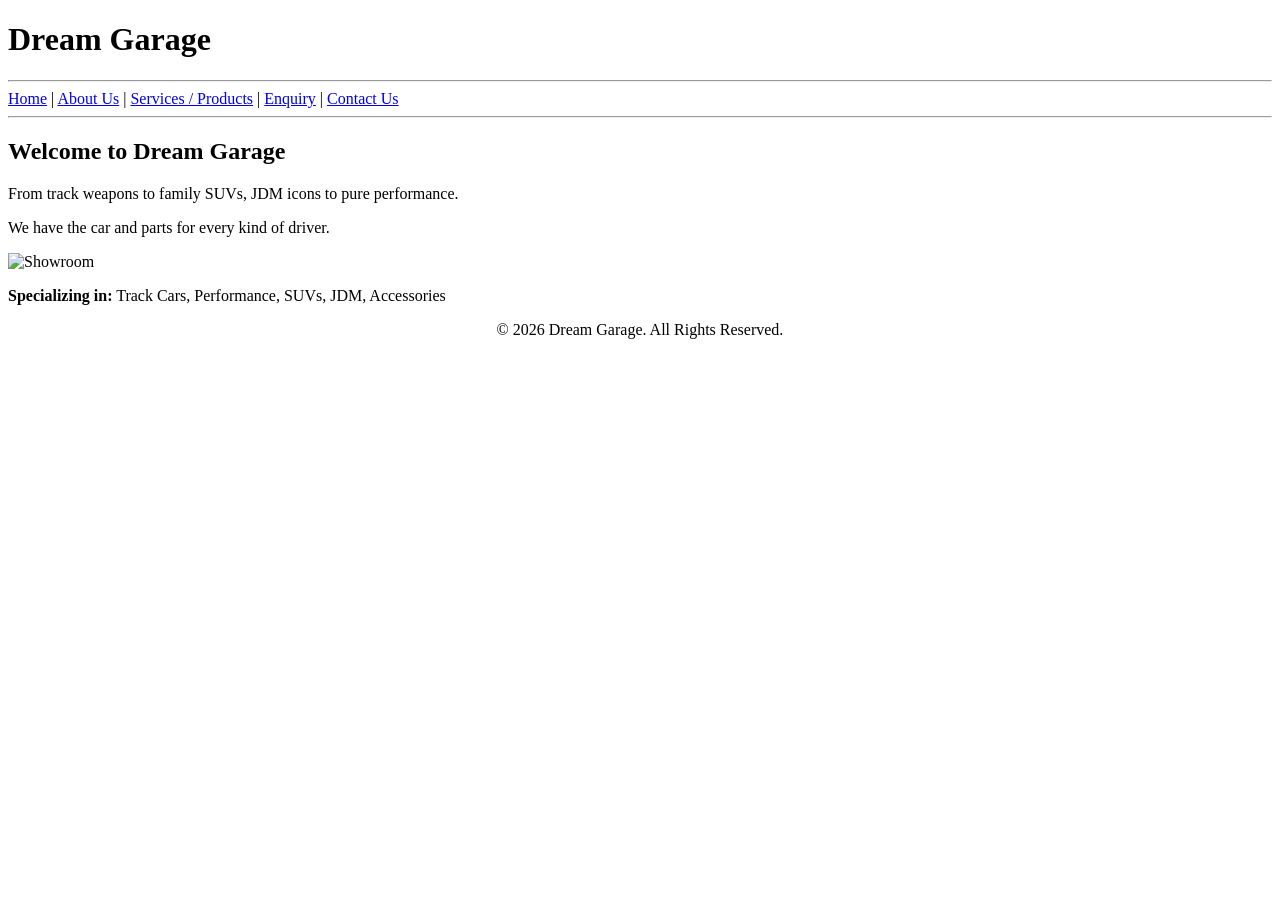
==== index.html @ adb11d96 "Added the 4 webpages that were missing" ====
<!DOCTYPE html>
<html lang="en">
<head>
     <meta charset="UTF-8">
    <title>Dream Garage</title>
</head>
<body>

<!-- Navigation Menu -->
<h1>Dream Garage</h1>
<hr>
<header>
<a href="index.html">Home</a> |
<a href="about.html">About Us</a> |
<a href="services.html">Services / Products</a> |
<a href="enquiry.html">Enquiry</a> |
<a href="contact.html">Contact Us</a>
</header>
<hr>
<main>
<!-- HOMEPAGE -->
<div id="home">
    <h2>Welcome to Dream Garage</h2>
    <p>From track weapons to family SUVs, JDM icons to pure performance.</p>
    <p>We have the car and parts for every kind of driver.</p>
    <img src="images/" alt="Showroom" width="400">
    <p><b>Specializing in:</b> Track Cars, Performance, SUVs, JDM, Accessories</p>
</div>
</main>




<footer>
<p><center>&copy; 2026 Dream Garage. All Rights Reserved.</center></p>
</footer>
</body>
</html>
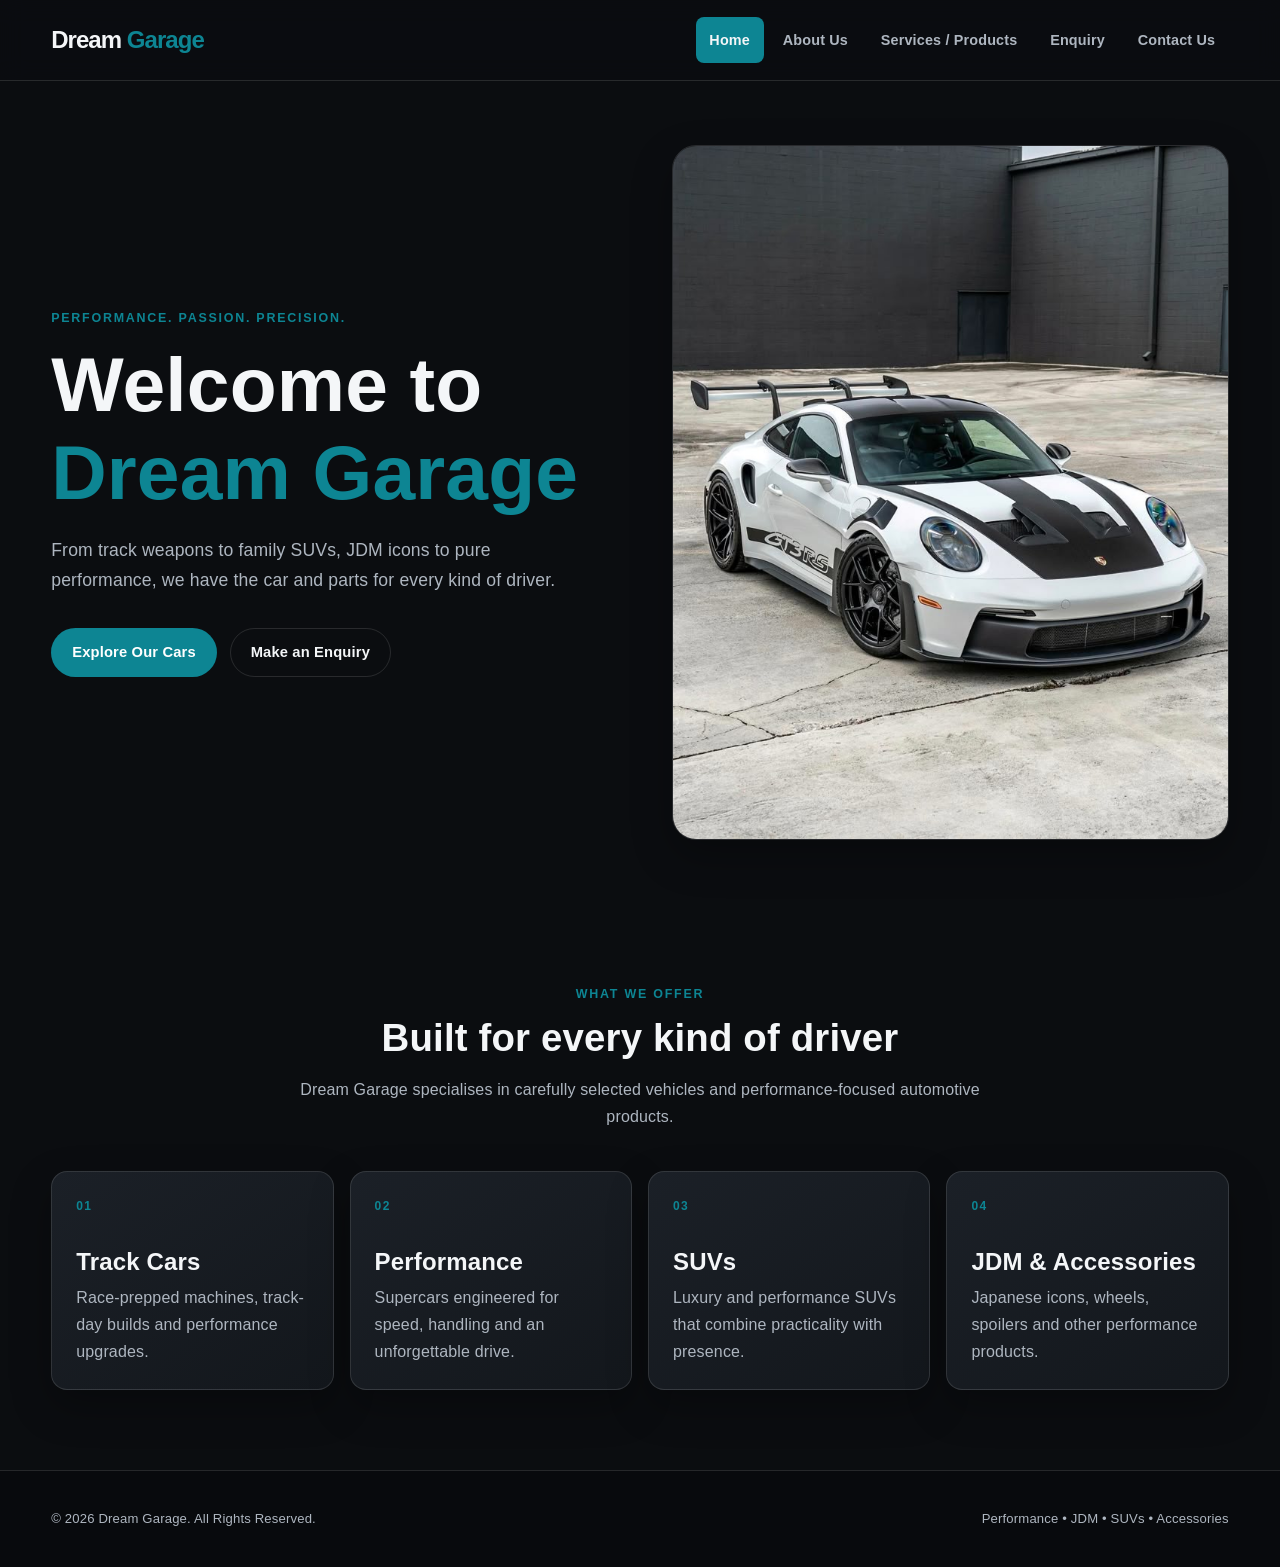
==== commit 1ccea886: "Added css, part 2 of the poe" ====
--- a/index.html
+++ b/index.html
@@ -1,38 +1,238 @@
 <!DOCTYPE html>
 <html lang="en">
+
 <head>
-     <meta charset="UTF-8">
-    <title>Dream Garage</title>
+
+    <meta charset="UTF-8">
+    <meta name="viewport"
+          content="width=device-width, initial-scale=1.0">
+    <meta name="description"
+          content="Dream Garage - performance cars, JDM legends, SUVs and automotive accessories.">
+    <title>Home | Dream Garage</title>
+
+    <!-- External CSS -->
+    <link rel="stylesheet" href="css/styles.css">
+
 </head>
+
+
 <body>
 
-<!-- Navigation Menu -->
-<h1>Dream Garage</h1>
-<hr>
-<header>
-<a href="index.html">Home</a> |
-<a href="about.html">About Us</a> |
-<a href="services.html">Services / Products</a> |
-<a href="enquiry.html">Enquiry</a> |
-<a href="contact.html">Contact Us</a>
+
+<header class="site-header">
+    <div class="site-header__inner">
+        <a class="site-logo" href="index.html">
+            Dream <span>Garage</span>
+        </a>
+
+        <nav class="site-nav" aria-label="Main navigation">
+            <ul class="site-nav__list">
+                <li>
+                    <a class="site-nav__link site-nav__link--active"
+                       href="index.html"
+                       aria-current="page">
+                        Home
+                    </a>
+                </li>
+
+                <li>
+                    <a class="site-nav__link"
+                       href="about.html">
+                        About Us
+                    </a>
+                </li>
+
+                <li>
+                    <a class="site-nav__link"
+                       href="services.html">
+                        Services / Products
+                    </a>
+                </li>
+
+                <li>
+                    <a class="site-nav__link"
+                       href="enquiry.html">
+                        Enquiry
+                    </a>
+                </li>
+
+                <li>
+                    <a class="site-nav__link"
+                       href="contact.html">
+                        Contact Us
+                    </a>
+                </li>
+            </ul>
+        </nav>
+    </div>
 </header>
-<hr>
-<main>
-<!-- HOMEPAGE -->
-<div id="home">
-    <h2>Welcome to Dream Garage</h2>
-    <p>From track weapons to family SUVs, JDM icons to pure performance.</p>
-    <p>We have the car and parts for every kind of driver.</p>
-    <img src="images/" alt="Showroom" width="400">
-    <p><b>Specializing in:</b> Track Cars, Performance, SUVs, JDM, Accessories</p>
-</div>
+
+
+<main class="page-content">
+
+    <!-- HERO SECTION -->
+    <section class="hero"
+             aria-labelledby="home-title">
+
+        <div class="hero__content">
+            <p class="eyebrow">
+                Performance. Passion. Precision.
+            </p>
+
+            <h1 id="home-title">
+                Welcome to
+                <span>Dream Garage</span>
+            </h1>
+
+            <p class="hero__text">
+
+                From track weapons to family SUVs,
+                JDM icons to pure performance,
+                we have the car and parts for
+                every kind of driver.
+
+            </p>
+
+            <div class="button-group">
+
+                <a class="button button--primary"
+                   href="services.html">
+                    Explore Our Cars
+                </a>
+
+                <a class="button button--outline"
+                   href="enquiry.html">
+                    Make an Enquiry
+                </a>
+            </div>
+        </div>
+
+
+        <div class="hero__image-wrap">
+            <img class="hero__image"
+                 src="images/porsche 911.jpg"
+                 srcset="
+                    images/porsche 911.jpg 736w
+                 "
+                 sizes="(max-width: 47.99rem) 92vw, 48vw"
+                 alt="Porsche 911 GT3 RS in the Dream Garage showroom">
+
+        </div>
+
+
+    </section>
+
+
+
+    <!-- SPECIALITIES -->
+    <section class="section section--center"
+             aria-labelledby="specialising-title">
+
+        <p class="eyebrow">
+            What we offer
+        </p>
+
+        <h2 id="specialising-title">
+            Built for every kind of driver
+        </h2>
+
+
+        <p class="section__intro">
+            Dream Garage specialises in carefully
+            selected vehicles and performance-focused
+            automotive products.
+
+        </p>
+
+        <div class="feature-grid">
+            <article class="feature-card">
+                <span class="feature-card__number">
+                    01
+                </span>
+
+                <h3>
+                    Track Cars
+                </h3>
+
+                <p>
+                    Race-prepped machines,
+                    track-day builds and
+                    performance upgrades.
+                </p>
+
+            </article>
+
+            <article class="feature-card">
+                <span class="feature-card__number">
+                    02
+                </span>
+
+                <h3>
+                    Performance
+                </h3>
+
+                <p>
+                    Supercars engineered for speed,
+                    handling and an unforgettable drive.
+                </p>
+
+            </article>
+
+            <article class="feature-card">
+                <span class="feature-card__number">
+                    03
+                </span>
+
+                <h3>
+                    SUVs
+                </h3>
+
+                <p>
+                    Luxury and performance SUVs
+                    that combine practicality with presence.
+                </p>
+
+            </article>
+
+            <article class="feature-card">
+                <span class="feature-card__number">
+                    04
+                </span>
+
+                <h3>
+                    JDM & Accessories
+                </h3>
+
+                <p>
+                    Japanese icons, wheels, spoilers
+                    and other performance products.
+                </p>
+
+            </article>
+        </div>
+    </section>
+
 </main>
 
 
 
-
-<footer>
-<p><center>&copy; 2026 Dream Garage. All Rights Reserved.</center></p>
+<footer class="site-footer">
+    <div class="site-footer__inner">
+        <p>
+            &copy; 2026 Dream Garage.
+            All Rights Reserved.
+        </p>
+        <p>
+            Performance &bull;
+            JDM &bull;
+            SUVs &bull;
+            Accessories
+        </p>
+
+    </div>
+
 </footer>
+
+
 </body>
-</html>+</html>
--- a/css/styles.css
+++ b/css/styles.css
@@ -0,0 +1,947 @@
+/* =========================================================
+   DREAM GARAGE - PART 2
+   External CSS Stylesheet
+   ========================================================= */
+
+
+/* =========================================================
+   1. DEFAULT WEBSITE STYLES
+   ========================================================= */
+
+:root {
+    --color-bg: #0b0d10;
+    --color-surface: #13171c;
+    --color-surface-light: #1b2027;
+    --color-text: #f4f6f8;
+    --color-muted: #aeb6c0;
+    --color-accent: #0d8593;
+    --color-accent-light: #0d8593;
+    --color-border: rgba(255, 255, 255, 0.12);
+    --shadow-card: 0 1rem 2.5rem rgba(0, 0, 0, 0.28);
+    --radius-sm: 0.5rem;
+    --radius-md: 1rem;
+    --radius-lg: 1.5rem;
+    --max-width: 75rem;
+}
+
+/* Remove default browser spacing */
+* {
+    box-sizing: border-box;
+    margin: 0;
+    padding: 0;
+}
+
+/* Smooth scrolling */
+html {
+    font-size: 100%;
+    scroll-behavior: smooth;
+}
+
+/* Default website styling */
+body {
+    min-height: 100vh;
+    background-color: var(--color-bg);
+    color: var(--color-text);
+    font-family:'Trebuchet MS', 'Lucida Sans Unicode', 'Lucida Grande', 'Lucida Sans', Arial, sans-serif;
+    font-size: 1rem;
+    font-weight: 400;
+    line-height: 1.7;
+    letter-spacing: 0.01em;
+}
+
+/* Images */
+img {
+    display: block;
+    max-width: 100%;
+    height: auto;
+}
+
+/* Links */
+a {
+    color: inherit;
+}
+
+/* Form controls */
+button,
+input,
+select,
+textarea {
+    font: inherit;
+}
+
+/* =========================================================
+   2. TYPOGRAPHY
+   ========================================================= */
+
+h1,
+h2,
+h3 {
+    font-family:'Trebuchet MS', 'Lucida Sans Unicode', 'Lucida Grande', 'Lucida Sans', Arial, sans-serif;
+    line-height: 1.15;
+    letter-spacing: -0,02em;
+}
+
+
+/* Typography scale */
+h1 {
+    font-size: clamp(2.4rem, 6vw, 5rem);
+    font-weight: 800;
+}
+
+h2 {
+    font-size: clamp(1.8rem, 3vw, 3rem);
+    font-weight: 750;
+}
+
+h3 {
+    font-size: clamp(1.2rem, 2vw, 1.5rem);
+    font-weight: 700;
+}
+
+p {
+    color: var(--color-muted);
+}
+
+/* Small red heading */
+.eyebrow {
+    margin-bottom: 0.65rem;
+    color: var(--color-accent-light);
+    font-size: 0.78rem;
+    font-weight: 800;
+    letter-spacing: 0.14em;
+    text-transform: uppercase;
+}
+
+
+/* =========================================================
+   3. HEADER
+   ========================================================= */
+
+.site-header {
+    position: sticky;
+    top: 0;
+    z-index: 100;
+    background-color: rgba(11, 13, 16, 0.94);
+    border-bottom: 1px solid var(--color-border);
+    backdrop-filter: blur(0.75rem);
+}
+
+.site-header__inner {
+    width: min(92%, var(--max-width));
+    min-height: 5rem;
+    margin: 0 auto;
+    display: flex;
+    align-items: center;
+    justify-content: space-between;
+    gap: 2rem;
+}
+
+/* Logo */
+.site-logo {
+    color: var(--color-text);
+    text-decoration: none;
+    font-size: 1.5rem;
+    font-weight: 800;
+    letter-spacing: -0.04em;
+    white-space: nowrap;
+}
+
+
+.site-logo span,
+.hero h1 span,
+.page-banner h1 span {
+    color: var(--color-accent);
+}
+
+
+/* =========================================================
+   4. NAVIGATION
+   ========================================================= */
+
+.site-nav__list {
+    display: flex;
+    align-items: center;
+    justify-content: flex-end;
+    gap: 0.35rem;
+    list-style: none;
+}
+
+
+.site-nav__link {
+    display: block;
+    padding: 0.65rem 0.85rem;
+    border-radius: var(--radius-sm);
+    color: var(--color-muted);
+    text-decoration: none;
+    font-size: 0.9rem;
+    font-weight: 650;
+    transition:
+        color 180ms ease,
+        background-color 180ms ease,
+        transform 180ms ease;
+}
+
+
+/* HOVER */
+.site-nav__link:hover {
+    color: var(--color-text);
+    background-color: var(--color-surface-light);
+    transform: translateY(-0.1rem);
+}
+
+/* FOCUS */
+.site-nav__link:focus-visible {
+    outline: 0.15rem solid var(--color-accent-light);
+    outline-offset: 0.15rem;
+}
+
+/* ACTIVE */
+.site-nav__link:active {
+    transform: translateY(0);
+}
+
+/* Current page */
+.site-nav__link--active {
+    color: var(--color-text);
+    background-color: var(--color-accent);
+}
+
+/* =========================================================
+   5. GENERAL PAGE STRUCTURE
+   ========================================================= */
+
+.page-content {
+    width: 100%;
+}
+
+.section {
+    width: min(92%, var(--max-width));
+    margin: 0 auto;
+    padding: 5rem 0;
+}
+
+.section--center {
+    text-align: center;
+}
+
+.section--narrow {
+    max-width: 64rem;
+}
+
+.section__intro {
+    max-width: 44rem;
+    margin: 1rem auto 0;
+}
+
+/* =========================================================
+   6. HOME PAGE / HERO
+   ========================================================= */
+
+.hero {
+    width: min(92%, var(--max-width));
+    min-height: calc(100vh - 5rem);
+    margin: 0 auto;
+    padding: 4rem 0;
+    display: grid;
+    grid-template-columns: 1fr 1fr;
+    align-items: center;
+    gap: 4rem;
+}
+
+.hero__content {
+    max-width: 38rem;
+}
+.hero h1 {
+    margin-bottom: 1.25rem;
+}
+.hero__text {
+    max-width: 34rem;
+    margin-bottom: 2rem;
+    font-size: 1.1rem;
+}
+
+
+/* Hero image */
+.hero__image-wrap {
+    overflow: hidden;
+    border: 1px solid var(--color-border);
+    border-radius: var(--radius-lg);
+    box-shadow: var(--shadow-card);
+}
+
+.hero__image {
+    width: 100%;
+    aspect-ratio: 4 / 5;
+    object-fit: cover;
+    transition: transform 500ms ease;
+}
+
+.hero__image-wrap:hover .hero__image {
+    transform: scale(1.035);
+}
+
+/* =========================================================
+   7. BUTTONS
+   ========================================================= */
+
+.button-group {
+    display: flex;
+    flex-wrap: wrap;
+    align-items: center;
+    gap: 0.8rem;
+}
+
+.button {
+    display: inline-flex;
+    min-height: 3rem;
+    align-items: center;
+    justify-content: center;
+    padding: 0.7rem 1.25rem;
+    border: 0.1rem solid transparent;
+    border-radius: 999px;
+    cursor: pointer;
+    text-decoration: none;
+    font-size: 0.92rem;
+    font-weight: 750;
+    transition:
+        transform 180ms ease,
+        background-color 180ms ease,
+        border-color 180ms ease;
+}
+
+.button:hover {
+    transform: translateY(-0.15rem);
+}
+
+.button:focus-visible {
+    outline: 0.15rem solid var(--color-text);
+    outline-offset: 0.2rem;
+}
+
+.button:active {
+    transform: translateY(0);
+}
+
+.button--primary {
+    background-color: var(--color-accent);
+    color: white;
+}
+
+.button--primary:hover {
+    background-color: var(--color-accent-light);
+}
+
+.button--outline {
+    border-color: var(--color-border);
+    background-color: transparent;
+    color: var(--color-text);
+}
+
+.button--outline:hover {
+    background-color: var(--color-surface-light);
+    border-color: rgba(255, 255, 255, 0.25);
+}
+
+
+/* =========================================================
+   8. FEATURE CARDS
+   ========================================================= */
+
+.feature-grid {
+    margin-top: 2.5rem;
+    display: grid;
+    grid-template-columns: repeat(4, 1fr);
+    gap: 1rem;
+    text-align: left;
+}
+
+
+.feature-card,
+.info-card,
+.content-card,
+.form-card,
+.contact-card {
+    background:
+        linear-gradient(
+            145deg,
+            var(--color-surface-light),
+            var(--color-surface)
+        );
+
+    border: 1px solid var(--color-border);
+    border-radius: var(--radius-md);
+    box-shadow: var(--shadow-card);
+}
+
+.feature-card {
+    min-height: 12rem;
+    padding: 1.5rem;
+}
+
+.feature-card__number,
+.contact-card__icon {
+    display: block;
+    margin-bottom: 2rem;
+    color: var(--color-accent-light);
+    font-size: 0.75rem;
+    font-weight: 800;
+    letter-spacing: 0.12em;
+}
+
+.feature-card h3 {
+    margin-bottom: 0.5rem;
+}
+
+/* =========================================================
+   9. PAGE BANNER
+   ========================================================= */
+.page-banner {
+    padding: 7rem 4% 5rem;
+    text-align: center;
+    background:
+        radial-gradient(
+            circle at 50% 0%,
+            rgb(5, 68, 140),
+            transparent 45%
+        ),
+
+        linear-gradient(
+            180deg,
+            var(--color-surface),
+            var(--color-bg)
+        );
+    border-bottom: 1px solid var(--color-border);
+}
+
+.page-banner p:last-child {
+    max-width: 42rem;
+    margin: 1rem auto 0;
+    font-size: 1.05rem;
+}
+
+/* =========================================================
+   10. ABOUT PAGE
+   ========================================================= */
+
+.content-card {
+    padding: 2rem;
+}
+
+.content-card h2 {
+    margin-bottom: 1rem;
+}
+
+.content-card p + p {
+    margin-top: 0.8rem;
+}
+
+.two-column {
+    margin-top: 1.25rem;
+    display: grid;
+    grid-template-columns: repeat(2, 1fr);
+    gap: 1.25rem;
+}
+
+.info-card {
+    padding: 2rem;
+}
+
+.info-card h3 {
+    margin-bottom: 0.6rem;
+}
+
+/* =========================================================
+   11. SERVICES / PRODUCTS
+   ========================================================= */
+
+.category-section {
+    padding-top: 4rem;
+    padding-bottom: 4rem;
+}
+
+.category-section + .category-section {
+    border-top: 1px solid var(--color-border);
+}
+
+.section-heading {
+    margin-bottom: 2rem;
+    display: grid;
+    grid-template-columns: 1fr 1fr;
+    gap: 2rem;
+    align-items: end;
+}
+
+.section-heading > p {
+    max-width: 34rem;
+    justify-self: end;
+}
+
+/* Product grid */
+.car-grid {
+    display: grid;
+    grid-template-columns: repeat(3, minmax(0, 1fr));
+    gap: 1.25rem;
+}
+
+/* Product card */
+.car-card {
+    overflow: hidden;
+    display: flex;
+    flex-direction: column;
+    min-width: 0;
+    background-color: var(--color-surface);
+    border: 1px solid var(--color-border);
+    border-radius: var(--radius-md);
+    box-shadow: var(--shadow-card);
+    transition:
+        transform 220ms ease,
+        border-color 220ms ease,
+        box-shadow 220ms ease;
+}
+
+/* Card hover */
+.car-card:hover {
+    transform: translateY(-0.35rem);
+    border-color: rgb(5, 68, 140);
+    box-shadow: 0 1.5rem 3rem rgba(0, 0, 0, 0.4);
+}
+
+/* Car image */
+.car-card__image {
+    width: 100%;
+    aspect-ratio: 4 / 3;
+    object-fit: cover;
+}
+
+.car-card__body {
+    flex: 1;
+    padding: 1.25rem;
+    display: flex;
+    flex-direction: column;
+}
+
+.car-card__category {
+    margin-bottom: 0.35rem;
+    color: var(--color-accent-light);
+    font-size: 0.7rem;
+    font-weight: 800;
+    letter-spacing: 0.1em;
+    text-transform: uppercase;
+}
+
+.car-card h3 {
+    margin-bottom: 0.45rem;
+}
+
+.car-card__price {
+    margin: 1rem 0;
+    color: var(--color-text);
+    font-size: 1.05rem;
+    font-weight: 800;
+}
+
+/* Car specifications */
+.car-card__specs {
+    margin-bottom: 1.1rem;
+    display: flex;
+    flex-wrap: wrap;
+    gap: 0.4rem;
+}
+
+.car-card__specs span {
+    padding: 0.25rem 0.55rem;
+    background-color: var(--color-surface-light);
+    border: 1px solid var(--color-border);
+    border-radius: 999px;
+    color: var(--color-muted);
+    font-size: 0.72rem;
+}
+
+/* Text links */
+.text-link {
+    color: var(--color-text);
+    text-decoration-color: var(--color-accent);
+    text-decoration-thickness: 0.12rem;
+    text-underline-offset: 0.25rem;
+    font-weight: 750;
+}
+
+.text-link:hover {
+    color: var(--color-accent-light);
+}
+
+.text-link:focus-visible {
+    outline: 0.15rem solid var(--color-accent-light);
+    outline-offset: 0.2rem;
+}
+
+/* Services list */
+.service-list-section {
+    border-top: 1px solid var(--color-border);
+}
+
+.service-list {
+    display: grid;
+    grid-template-columns: repeat(2, 1fr);
+    gap: 0.8rem 2rem;
+    list-style: none;
+}
+
+.service-list li {
+    padding: 1rem 1.2rem;
+    background-color: var(--color-surface);
+    border-left: 0.2rem solid var(--color-accent);
+    border-radius:
+        0
+        var(--radius-sm)
+        var(--radius-sm)
+        0;
+
+    color: var(--color-muted);
+}
+
+
+/* =========================================================
+   12. ENQUIRY FORM
+   ========================================================= */
+
+.form-card {
+    padding: clamp(1.5rem, 4vw, 3rem);
+}
+
+.form-card h2 {
+    margin-bottom: 0.6rem;
+}
+
+.form-card > .section__intro {
+    margin: 0 0 2rem;
+}
+
+.form-grid {
+    display: grid;
+    grid-template-columns: repeat(2, 1fr);
+    gap: 1.2rem;
+}
+
+.form-field {
+    display: flex;
+    flex-direction: column;
+    gap: 0.45rem;
+}
+
+.form-field--full {
+    grid-column: 1 / -1;
+}
+
+.form-field label {
+    color: var(--color-text);
+    font-size: 0.88rem;
+    font-weight: 700;
+}
+
+.form-field input,
+.form-field select,
+.form-field textarea {
+    width: 100%;
+    padding: 0.85rem 0.95rem;
+    background-color: #0d1014;
+    border: 1px solid var(--color-border);
+    border-radius: var(--radius-sm);
+    color: var(--color-text);
+    outline: none;
+    transition:
+        border-color 180ms ease,
+        box-shadow 180ms ease;
+
+}
+.form-field textarea {
+    min-height: 10rem;
+    resize: vertical;
+}
+
+.form-field input::placeholder,
+.form-field textarea::placeholder {
+    color: #707983;
+}
+
+/* Form hover */
+.form-field input:hover,
+.form-field select:hover,
+.form-field textarea:hover {
+    border-color: rgba(255, 255, 255, 0.28);
+}
+
+/* Form focus */
+.form-field input:focus,
+.form-field select:focus,
+.form-field textarea:focus {
+    border-color: var(--color-accent-light);
+
+    box-shadow:
+        0 0 0 0.2rem
+        rgb(5, 68, 140);
+}
+
+.enquiry-form .button-group {
+    margin-top: 1.5rem;
+}
+
+
+/* =========================================================
+   13. CONTACT PAGE
+   ========================================================= */
+
+.contact-grid {
+    display: grid;
+    grid-template-columns: repeat(2, 1fr);
+    gap: 1.25rem;
+}
+
+.contact-card {
+    min-height: 13rem;
+    padding: 2rem;
+}
+
+.contact-card--wide {
+    grid-column: 1 / -1;
+}
+
+.contact-card h2 {
+    margin-bottom: 0.7rem;
+    font-size: 1.5rem;
+}
+
+.contact-card address {
+    color: var(--color-muted);
+    font-style: normal;
+}
+
+.hours p + p {
+    margin-top: 0.25rem;
+}
+
+.hours strong {
+    color: var(--color-text);
+}
+
+/* CTA */
+.cta-section {
+    width: min(92%, var(--max-width));
+    margin: 0 auto 5rem;
+    padding: 2.5rem;
+    display: flex;
+    align-items: center;
+    justify-content: space-between;
+    gap: 2rem;
+    background:
+        linear-gradient(
+            120deg,
+            rgb(5, 68, 140),
+            var(--color-surface)
+        );
+    border: 1px solid var(--color-border);
+    border-radius: var(--radius-lg);
+}
+
+
+/* =========================================================
+   14. FOOTER
+   ========================================================= */
+
+.site-footer {
+    border-top: 1px solid var(--color-border);
+    background-color: #080a0d;
+}
+
+
+.site-footer__inner {
+    width: min(92%, var(--max-width));
+    min-height: 6rem;
+    margin: 0 auto;
+    display: flex;
+    align-items: center;
+    justify-content: space-between;
+    gap: 1rem;
+}
+
+.site-footer p {
+    font-size: 0.82rem;
+}
+
+/* =========================================================
+   15. TABLET BREAKPOINT
+   68.99rem = tablet
+   ========================================================= */
+
+@media (max-width: 68.99rem) {
+    .site-header__inner {
+        min-height: auto;
+        padding: 1rem 0;
+        flex-direction: column;
+        gap: 0.8rem;
+    }
+    .site-nav__list {
+        flex-wrap: wrap;
+        justify-content: center;
+    }
+
+    /* Hero becomes one column */
+    .hero {
+        grid-template-columns: 1fr;
+        min-height: auto;
+        padding: 4rem 0;
+    }
+
+    .hero__content {
+        max-width: 50rem;
+        text-align: center;
+        margin: 0 auto;
+    }
+
+    .hero__text {
+        margin-left: auto;
+        margin-right: auto;
+    }
+
+    .button-group {
+        justify-content: center;
+    }
+
+    .hero__image-wrap {
+        max-width: 42rem;
+        width: 100%;
+        margin: 0 auto;
+    }
+
+    /* Four cards becomes two */
+
+    .feature-grid {
+        grid-template-columns: repeat(2, 1fr);
+    }
+
+    /* Three product columns becomes two */
+    .car-grid {
+        grid-template-columns: repeat(2, minmax(0, 1fr));
+    }
+
+    .section-heading {
+        grid-template-columns: 1fr;
+        gap: 0.75rem;
+    }
+
+    .section-heading > p {
+        justify-self: start;
+    }
+}
+
+/* =========================================================
+   16. MOBILE BREAKPOINT
+   47.99rem = mobile
+   ========================================================= */
+
+@media (max-width: 47.99rem) {
+    html {
+        font-size: 93.75%;
+    }
+
+    .site-header__inner {
+        width: 94%;
+    }
+
+    .site-logo {
+        font-size: 1.35rem;
+    }
+
+    /* Mobile navigation */
+    .site-nav__list {
+        width: 100%;
+        display: grid;
+        grid-template-columns: repeat(2, 1fr);
+    }
+
+    .site-nav__link {
+        padding: 0.55rem 0.4rem;
+        text-align: center;
+        font-size: 0.78rem;
+    }
+
+    /* Hero */
+    .hero {
+        width: 92%;
+        padding: 3rem 0;
+        gap: 2rem;
+    }
+
+    .hero__text {
+        font-size: 1rem;
+    }
+
+    /* Buttons */
+    .button {
+        width: 100%;
+    }
+
+    .button-group {
+        width: 100%;
+        flex-direction: column;
+    }
+
+    /* Single column layouts */
+    .feature-grid,
+    .two-column,
+    .car-grid,
+    .form-grid,
+    .contact-grid,
+    .service-list {
+        grid-template-columns: 1fr;
+    }
+
+    .section {
+        padding: 3.5rem 0;
+    }
+
+    .page-banner {
+        padding: 4.5rem 4% 3.5rem;
+    }
+
+    .contact-card--wide,
+    .form-field--full {
+        grid-column: auto;
+    }
+
+    /* CTA */
+    .cta-section {
+        margin-bottom: 3.5rem;
+        padding: 1.75rem;
+        flex-direction: column;
+        align-items: stretch;
+        text-align: center;
+    }
+
+    /* Footer */
+    .site-footer__inner {
+        padding: 1.5rem 0;
+        flex-direction: column;
+        justify-content: center;
+        text-align: center;
+    }
+}
+
+/* =========================================================
+   17. SMALL MOBILE
+   ========================================================= */
+@media (max-width: 29.99rem) {
+    .site-nav__list {
+        grid-template-columns: 1fr;
+    }
+
+    .hero h1 {
+        font-size: 2.5rem;
+    }
+
+    .feature-card,
+    .info-card,
+    .contact-card {
+        padding: 1.35rem;
+    }
+}
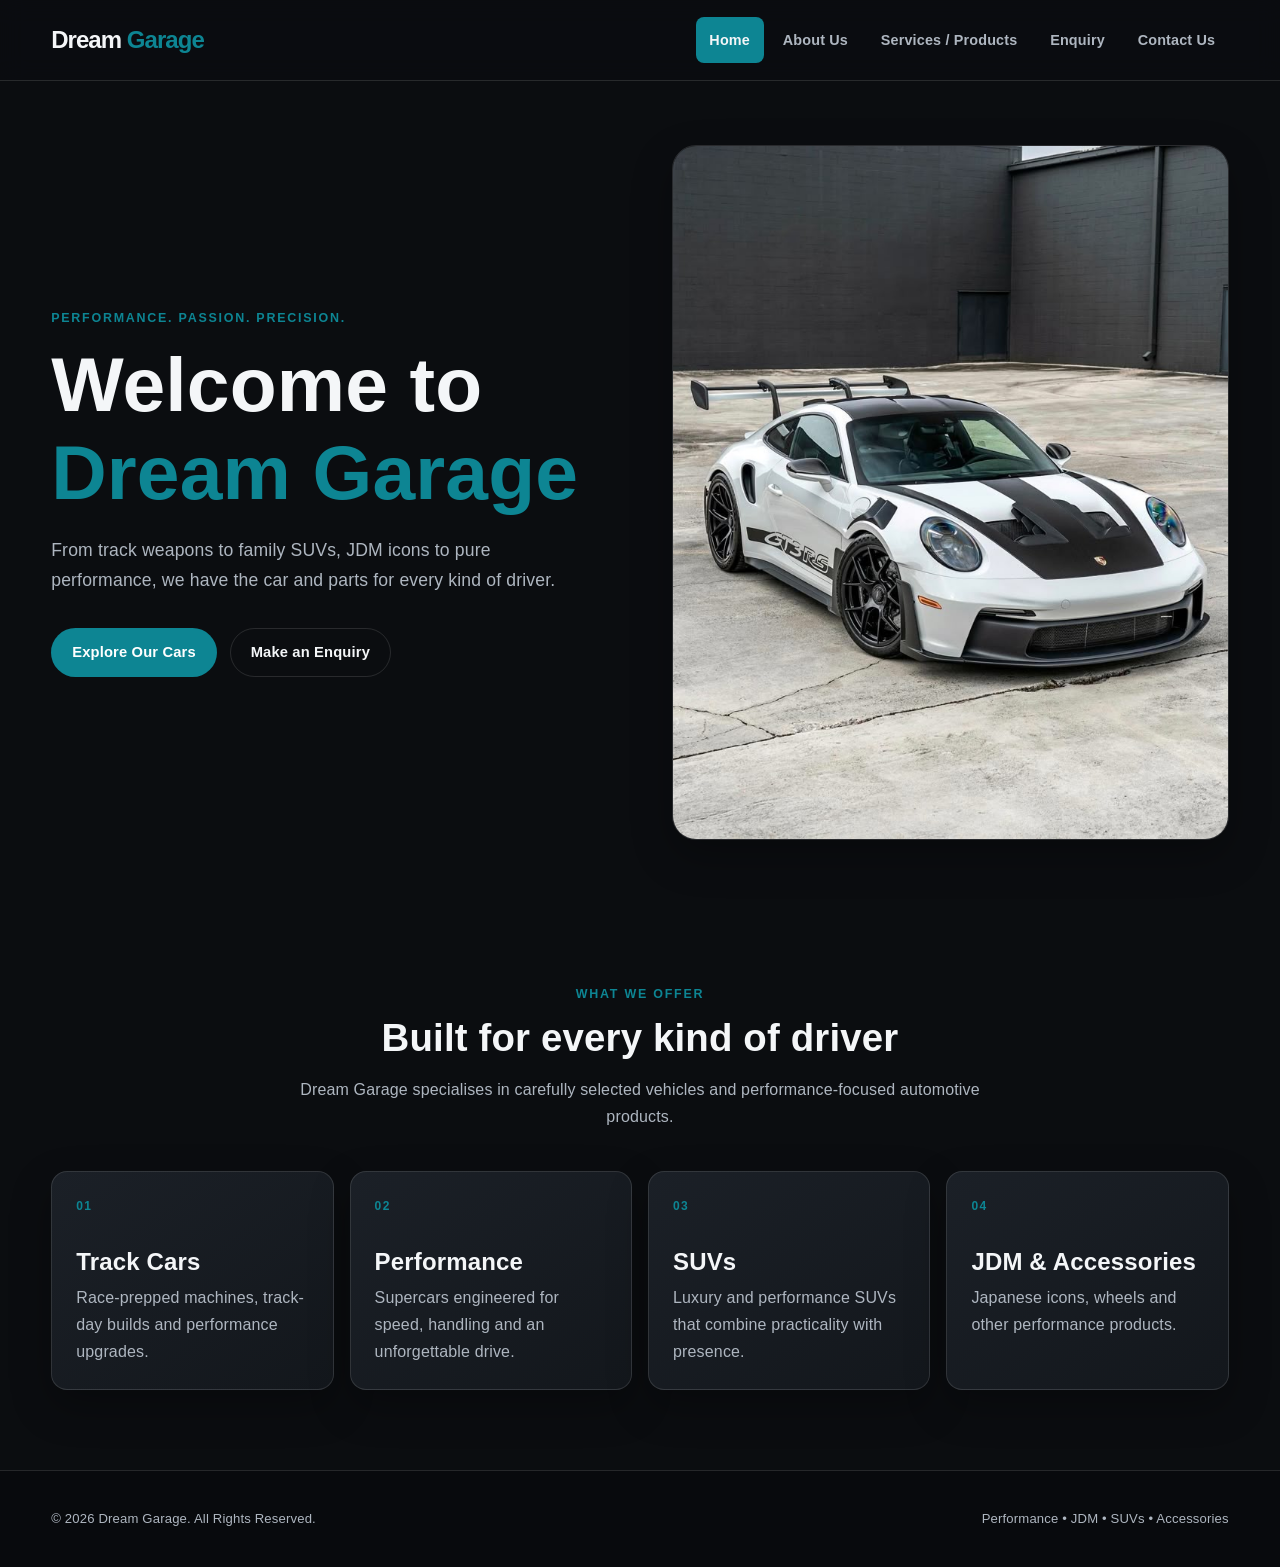
==== commit 1b2e5eea: "added a google maps location" ====
--- a/index.html
+++ b/index.html
@@ -8,8 +8,24 @@
           content="width=device-width, initial-scale=1.0">
     <meta name="description"
           content="Dream Garage - performance cars, JDM legends, SUVs and automotive accessories.">
-    <title>Home | Dream Garage</title>
-
+            <title>Dream Garage | Performance Cars, Supercars & JDM</title>
+
+            <meta name="description"
+            content="Explore premium performance cars, luxury SUVs, JDM vehicles and automotive accessories at Dream Garage in Sandton, South Africa.">
+
+            <meta name="keywords"
+            content="Dream Garage, performance cars South Africa, supercars, JDM cars, luxury SUVs, automotive accessories, Sandton">
+
+            <meta name="robots" content="index, follow">
+
+            <meta name="author" content="Dream Garage">
+
+            <meta property="og:title" content="Dream Garage | Performance Cars">
+
+            <meta property="og:description"
+            content="Discover performance cars, luxury SUVs and JDM legends at Dream Garage.">
+
+            <meta property="og:type" content="website">
     <!-- External CSS -->
     <link rel="stylesheet" href="css/styles.css">
 
@@ -204,7 +220,7 @@
                 </h3>
 
                 <p>
-                    Japanese icons, wheels, spoilers
+                    Japanese icons, wheels
                     and other performance products.
                 </p>
 
@@ -233,6 +249,6 @@
 
 </footer>
 
-
+<script src="js/script.js" defer></script>
 </body>
 </html>
--- a/css/styles.css
+++ b/css/styles.css
@@ -62,7 +62,10 @@
 }
 
 /* Form controls */
-button,
+button:hover {
+    transform: translateY(-3px);
+    transition: all 0.18s ease;
+}
 input,
 select,
 textarea {
@@ -945,3 +948,218 @@
         padding: 1.35rem;
     }
 }
+
+/* =====================================================
+   DREAM GARAGE - PART 3 ADDITIONAL CSS
+   ===================================================== */
+
+/* PRODUCT SEARCH */
+
+.product-controls {
+    display: grid;
+    grid-template-columns: 2fr 1fr;
+    align-items: end;
+    gap: 1.5rem;
+    padding-top: 2rem;
+    padding-bottom: 2rem;
+}
+
+#productCount {
+    grid-column: 1 / -1;
+    font-size: 0.9rem;
+    color: var(--color-accent-light);
+}
+
+/* ACCORDION */
+
+.accordion {
+    margin-top: 3rem;
+    padding: 2rem;
+    background: var(--color-surface);
+    border: 1px solid var(--color-border);
+    border-radius: var(--radius-md);
+}
+
+.accordion h3 {
+    margin-bottom: 1.5rem;
+}
+
+.accordion-item {
+    border-bottom: 1px solid var(--color-border);
+}
+
+.accordion-button {
+    width: 100%;
+    padding: 1.2rem;
+    color: var(--color-text);
+    background: transparent;
+    border: none;
+    text-align: left;
+    cursor: pointer;
+    font-weight: 700;
+    transition: color 0.4s ease;
+}
+
+.accordion-button:hover {
+    color: var(--color-accent-light);
+}
+
+.accordion-button:focus-visible {
+    outline: 2px solid var(--color-accent);
+}
+
+.accordion-button::after {
+    content: "+";
+    float: right;
+    color: var(--color-accent);
+    font-size: 1.3rem;
+}
+
+.accordion-button[aria-expanded="true"]::after {
+    content: "-";
+}
+
+.accordion-content {
+    padding: 0 1.2rem 1.2rem;
+}
+
+/* IMAGE LIGHTBOX */
+
+.lightbox {
+    display: none;
+    position: fixed;
+    inset: 0;
+    z-index: 1000;
+    padding: 2rem;
+    background: rgba(0, 0, 0, 0.94);
+    justify-content: center;
+    align-items: center;
+}
+
+.lightbox.active {
+    display: flex;
+}
+
+.lightbox figure {
+    max-width: 900px;
+    width: 100%;
+    text-align: center;
+}
+
+.lightbox img {
+    max-height: 80vh;
+    width: 100%;
+    object-fit: contain;
+    border-radius: var(--radius-md);
+}
+
+.lightbox figcaption {
+    margin-top: 1rem;
+    color: var(--color-text);
+}
+
+.lightbox__close {
+    position: absolute;
+    top: 1.5rem;
+    right: 2rem;
+    border: none;
+    background: transparent;
+    color: white;
+    font-size: 3rem;
+    cursor: pointer;
+}
+
+/* FORM RESPONSE */
+
+.form-response {
+    margin-top: 1.5rem;
+    padding: 1.5rem;
+    background: var(--color-surface-light);
+    border: 1px solid var(--color-accent);
+    border-radius: var(--radius-md);
+}
+
+.form-response h3 {
+    color: var(--color-accent-light);
+    margin-bottom: 0.75rem;
+}
+
+.form-response p {
+    margin-bottom: 0.5rem;
+}
+
+/* BUTTON LOADING STATE */
+
+button:hover {
+    opacity: 0.6;
+    cursor: pointer;
+}
+
+/* SCROLL ANIMATIONS */
+
+.reveal {
+    opacity: 0;
+    transform: translateY(25px);
+    transition:
+        opacity 0.6s ease,
+        transform 0.6s ease;
+}
+
+.reveal.visible {
+    opacity: 1;
+    transform: translateY(0);
+}
+
+/* MOBILE ADJUSTMENTS */
+
+@media (max-width: 48rem) {
+
+    .product-controls {
+        grid-template-columns: 1fr;
+    }
+
+    #productCount {
+        grid-column: auto;
+    }
+
+    .lightbox {
+        padding: 1rem;
+    }
+
+    .accordion {
+        padding: 1rem;
+    }
+
+}
+
+/* ACCESSIBILITY */
+
+@media (prefers-reduced-motion: reduce) {
+
+    *,
+    *::before,
+    *::after {
+        scroll-behavior: smooth !important;
+        animation-duration: 0.01ms !important;
+        transition-duration: 0.01ms !important;
+    }
+
+    .reveal {
+        opacity: 1;
+        transform: none;
+    }
+
+}
+
+.map-container {
+    margin-top: 2rem;
+    overflow: hidden;
+    border: 1px solid var(--color-border);
+    border-radius: var(--radius-md);
+}
+
+.map-container iframe {
+    display: block;
+    width: 100%;
+    min-height: 350px;
+}
